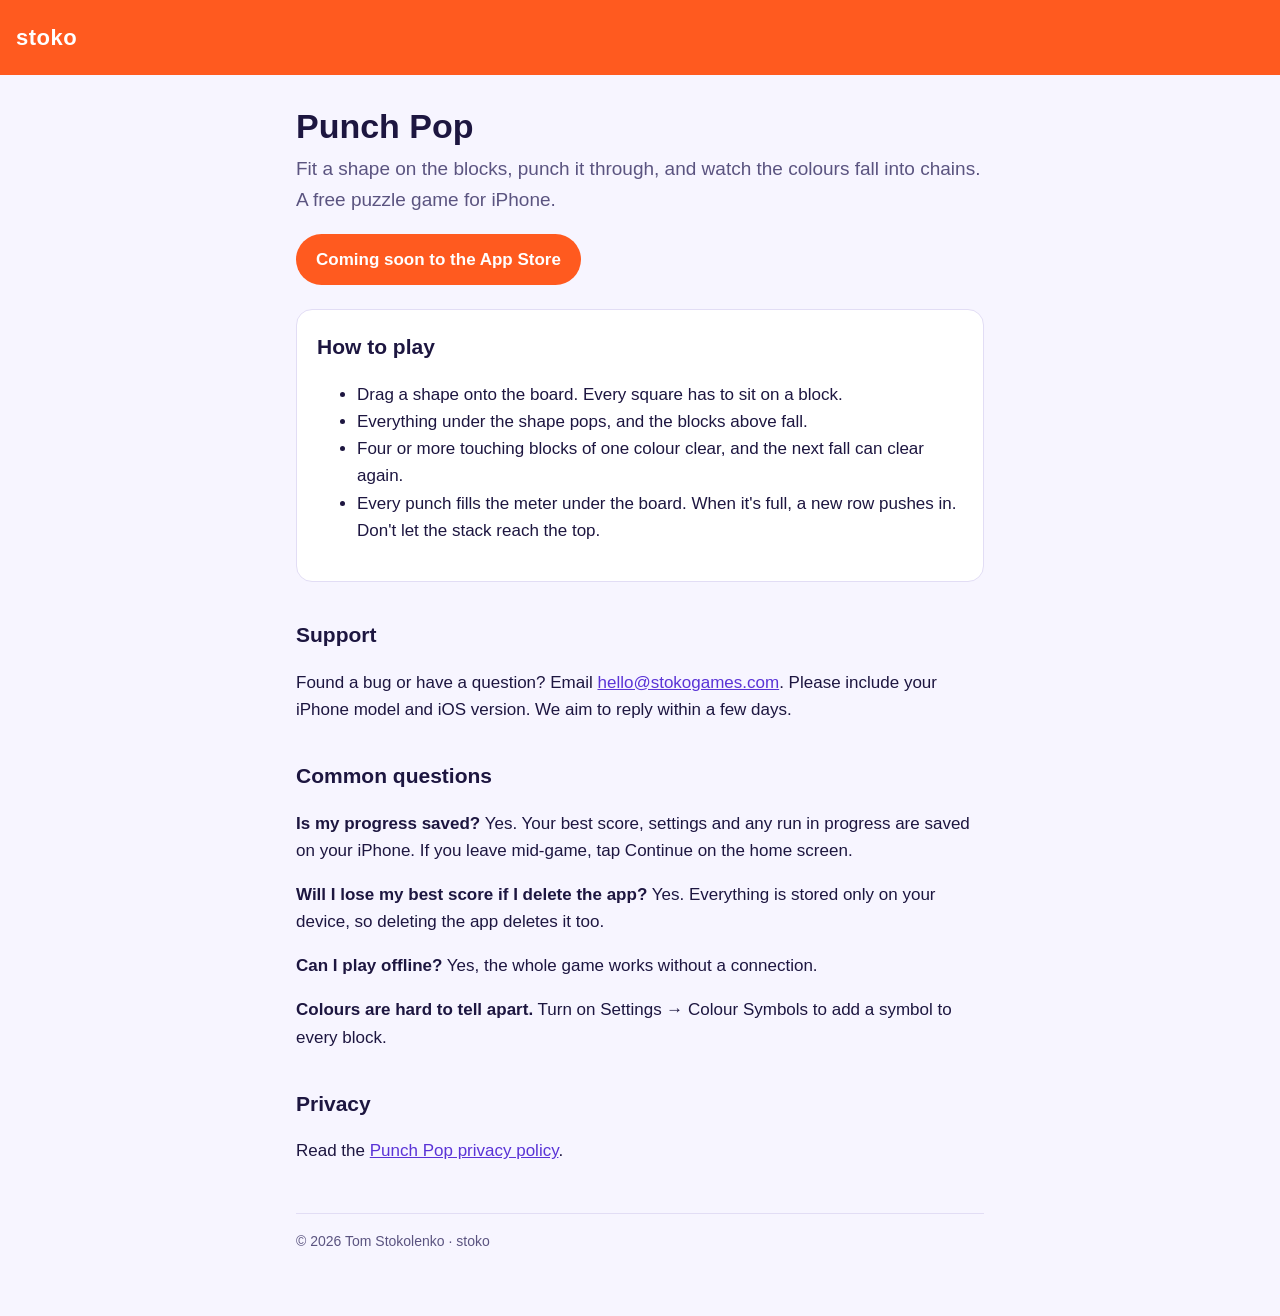
==== index.html @ 1cb94969 "Publish Punch Pop site" ====
<!doctype html>
<html lang="en-GB">
<head>
<meta charset="utf-8">
<meta name="viewport" content="width=device-width, initial-scale=1">
<title>Punch Pop · stoko</title>
<meta name="description" content="Punch Pop is a colour block puzzle for iPhone. Fit a shape on the blocks, punch it through and set off colour chains.">
<link rel="stylesheet" href="style.css">
</head>
<body>
<header><a href="index.html">stoko</a></header>
<main>
  <h1>Punch Pop</h1>
  <p class="lede">Fit a shape on the blocks, punch it through, and watch the colours fall into chains. A free puzzle game for iPhone.</p>

  <p><span class="button">Coming soon to the App Store</span></p>

  <div class="card">
    <h2 style="margin-top:0">How to play</h2>
    <ul>
      <li>Drag a shape onto the board. Every square has to sit on a block.</li>
      <li>Everything under the shape pops, and the blocks above fall.</li>
      <li>Four or more touching blocks of one colour clear, and the next fall can clear again.</li>
      <li>Every punch fills the meter under the board. When it's full, a new row pushes in. Don't let the stack reach the top.</li>
    </ul>
  </div>

  <h2 id="support">Support</h2>
  <p>Found a bug or have a question? Email <a href="mailto:hello@stokogames.com">hello@stokogames.com</a>. Please include your iPhone model and iOS version. We aim to reply within a few days.</p>

  <h2>Common questions</h2>
  <p><strong>Is my progress saved?</strong> Yes. Your best score, settings and any run in progress are saved on your iPhone. If you leave mid-game, tap Continue on the home screen.</p>
  <p><strong>Will I lose my best score if I delete the app?</strong> Yes. Everything is stored only on your device, so deleting the app deletes it too.</p>
  <p><strong>Can I play offline?</strong> Yes, the whole game works without a connection.</p>
  <p><strong>Colours are hard to tell apart.</strong> Turn on Settings → Colour Symbols to add a symbol to every block.</p>

  <h2>Privacy</h2>
  <p>Read the <a href="privacy.html">Punch Pop privacy policy</a>.</p>

  <footer>© 2026 Tom Stokolenko · stoko</footer>
</main>
</body>
</html>
---- style.css ----
:root {
  --bg: #f7f5ff;
  --card: #ffffff;
  --ink: #1d1640;
  --muted: #5b5480;
  --line: #e2ddf5;
  --brand: #ff5a1f;
  --link: #5a33d6;
  --fill: #fff2a8;
}
@media (prefers-color-scheme: dark) {
  :root {
    --bg: #120a3a;
    --card: #1f1557;
    --ink: #f4f1ff;
    --muted: #b9b3e6;
    --line: #362a7a;
    --link: #ffd45c;
    --fill: #6b5600;
  }
}
* { box-sizing: border-box; }
body {
  margin: 0;
  background: var(--bg);
  color: var(--ink);
  font: 17px/1.6 -apple-system, BlinkMacSystemFont, "Segoe UI", Roboto, sans-serif;
}
header { background: var(--brand); color: #fff; padding: 20px 16px; }
header a { color: #fff; text-decoration: none; font-weight: 800; font-size: 22px; letter-spacing: .5px; }
main { max-width: 720px; margin: 0 auto; padding: 32px 16px 64px; }
h1 { font-size: 34px; line-height: 1.15; margin: 0 0 8px; }
h2 { font-size: 21px; margin: 36px 0 8px; }
p, li { color: var(--ink); }
.lede { color: var(--muted); font-size: 19px; margin-top: 0; }
.card { background: var(--card); border: 1px solid var(--line); border-radius: 16px; padding: 20px; margin: 24px 0; }
a { color: var(--link); }
mark.fill { background: var(--fill); color: inherit; padding: 0 4px; border-radius: 4px; }
footer { color: var(--muted); font-size: 14px; border-top: 1px solid var(--line); margin-top: 48px; padding-top: 16px; }
.button { display: inline-block; background: var(--brand); color: #fff; font-weight: 700; padding: 12px 20px; border-radius: 999px; text-decoration: none; }
.button mark.fill { background: #fff2a8; color: #1d1640; }
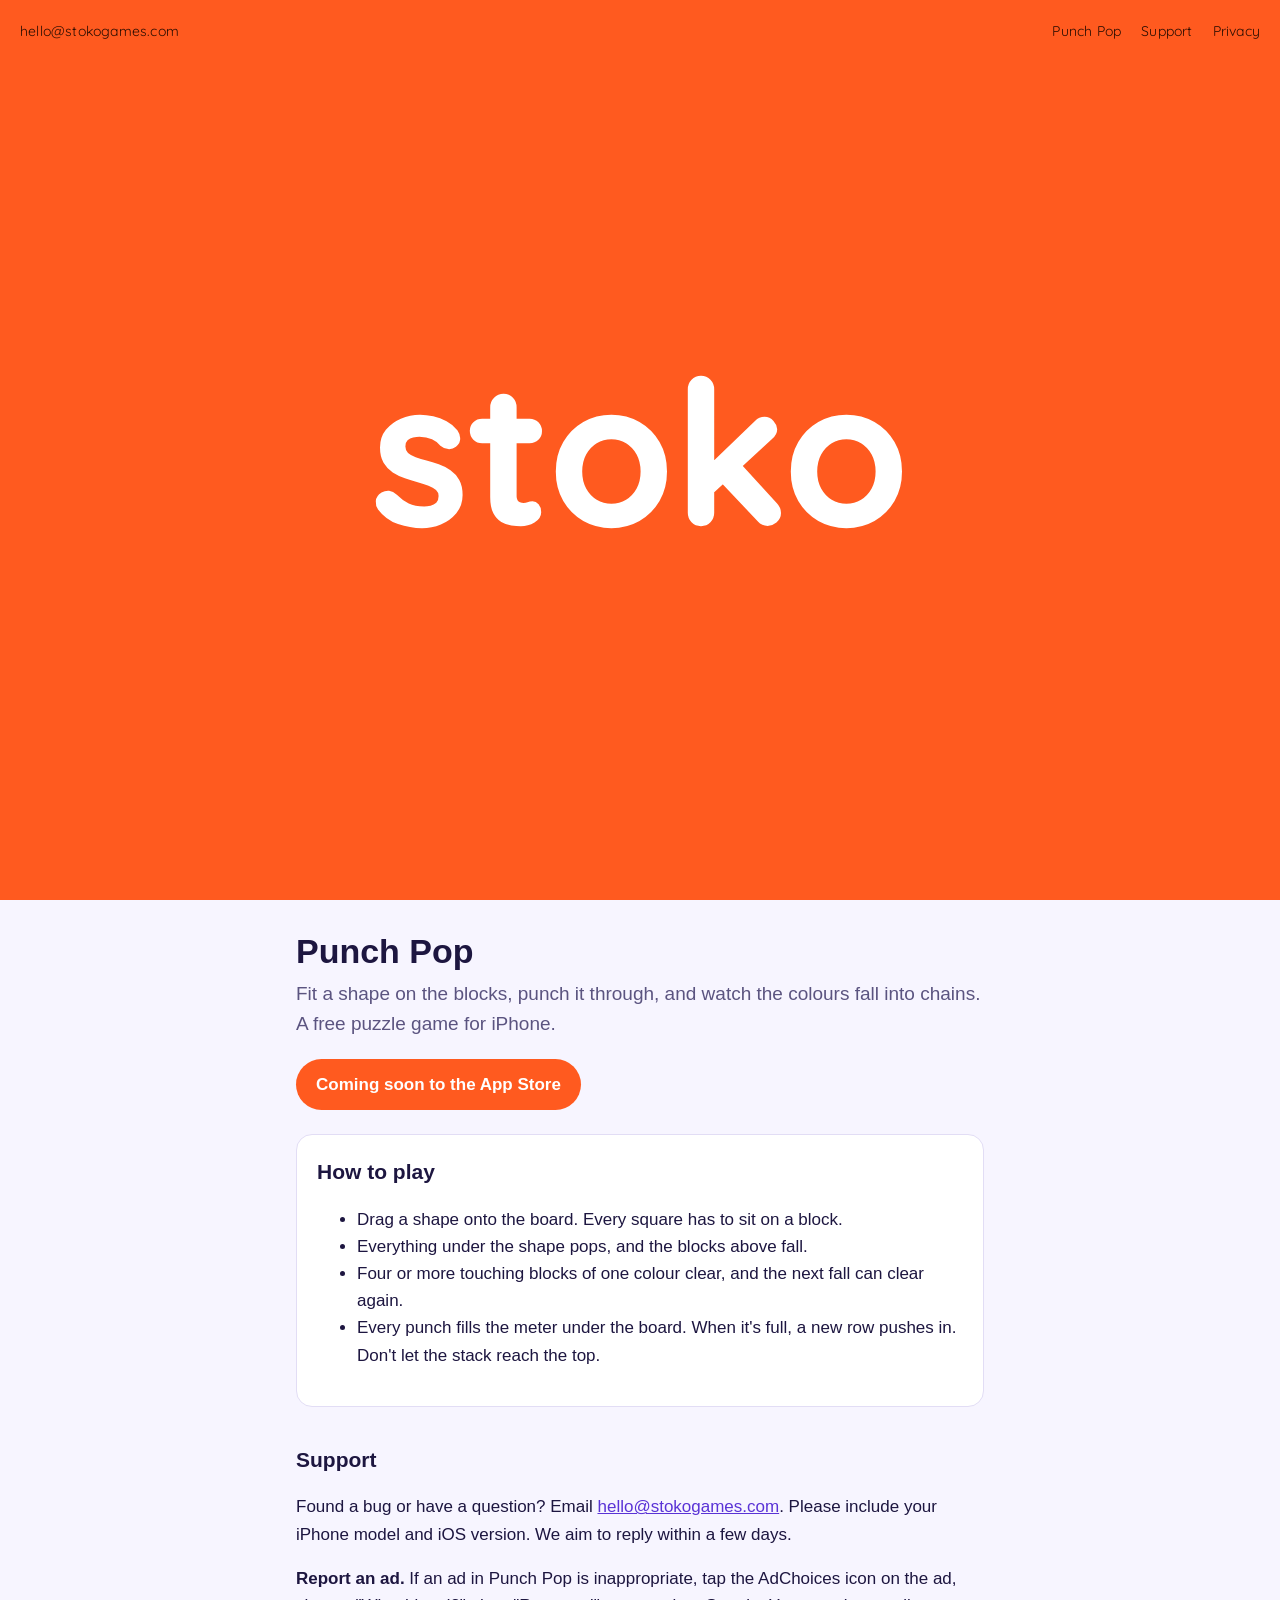
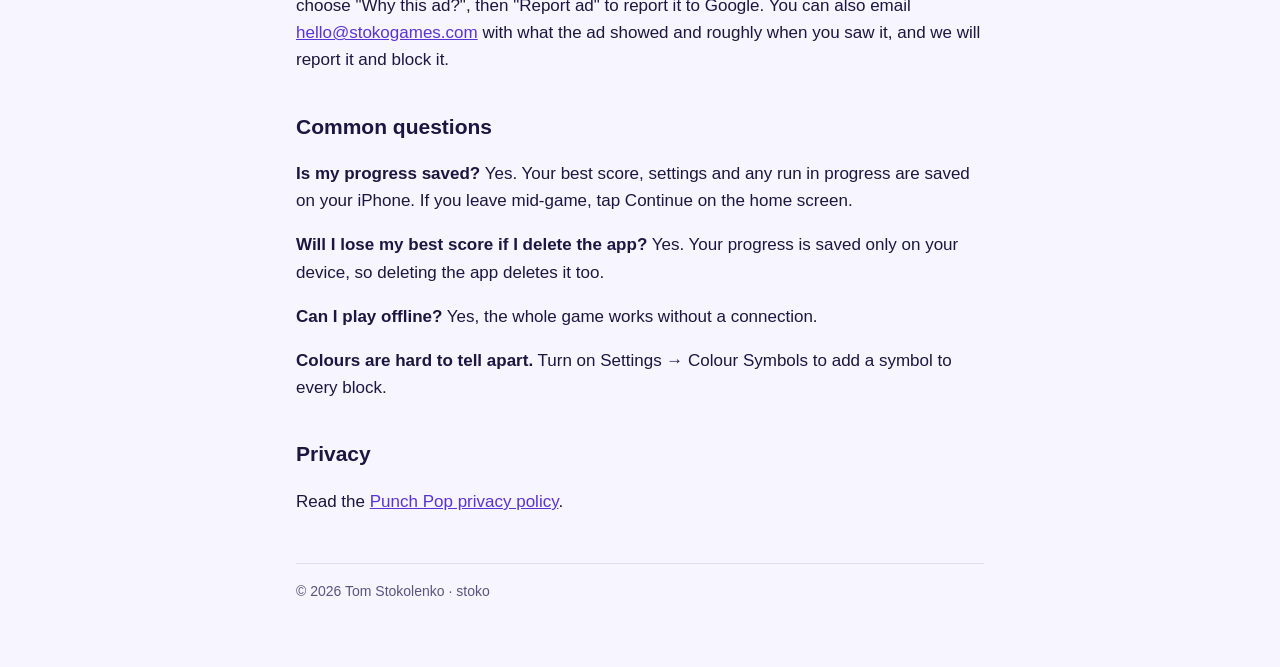
==== commit 7634f06d: "Home page: stoko splash with top bar, favicon; policy text unchanged" ====
--- a/index.html
+++ b/index.html
@@ -6,10 +6,25 @@
 <title>Punch Pop · stoko</title>
 <meta name="description" content="Punch Pop is a colour block puzzle for iPhone. Fit a shape on the blocks, punch it through and set off colour chains.">
 <link rel="stylesheet" href="style.css">
+<link rel="icon" href="favicon.svg" type="image/svg+xml">
+<link rel="icon" href="favicon-32.png" type="image/png" sizes="32x32">
+<link rel="apple-touch-icon" href="apple-touch-icon.png">
+<meta name="theme-color" content="#ff5a1f">
 </head>
 <body>
-<header><a href="index.html">stoko</a></header>
+<div class="splash">
+  <header class="bar">
+    <a href="mailto:hello@stokogames.com">hello@stokogames.com</a>
+    <nav aria-label="Site">
+      <a href="#game">Punch Pop</a>
+      <a href="#support">Support</a>
+      <a href="privacy.html">Privacy</a>
+    </nav>
+  </header>
+  <div class="word-wrap"><p class="word">stoko</p></div>
+</div>
 <main>
+  <section id="game">
   <h1>Punch Pop</h1>
   <p class="lede">Fit a shape on the blocks, punch it through, and watch the colours fall into chains. A free puzzle game for iPhone.</p>
 
@@ -25,12 +40,18 @@
     </ul>
   </div>
 
-  <h2 id="support">Support</h2>
+  </section>
+
+  <section id="support">
+  <h2>Support</h2>
   <p>Found a bug or have a question? Email <a href="mailto:hello@stokogames.com">hello@stokogames.com</a>. Please include your iPhone model and iOS version. We aim to reply within a few days.</p>
+  <p><strong>Report an ad.</strong> If an ad in Punch Pop is inappropriate, tap the AdChoices icon on the ad, choose "Why this ad?", then "Report ad" to report it to Google. You can also email <a href="mailto:hello@stokogames.com">hello@stokogames.com</a> with what the ad showed and roughly when you saw it, and we will report it and block it.</p>
+
+  </section>
 
   <h2>Common questions</h2>
   <p><strong>Is my progress saved?</strong> Yes. Your best score, settings and any run in progress are saved on your iPhone. If you leave mid-game, tap Continue on the home screen.</p>
-  <p><strong>Will I lose my best score if I delete the app?</strong> Yes. Everything is stored only on your device, so deleting the app deletes it too.</p>
+  <p><strong>Will I lose my best score if I delete the app?</strong> Yes. Your progress is saved only on your device, so deleting the app deletes it too.</p>
   <p><strong>Can I play offline?</strong> Yes, the whole game works without a connection.</p>
   <p><strong>Colours are hard to tell apart.</strong> Turn on Settings → Colour Symbols to add a symbol to every block.</p>
 
--- a/style.css
+++ b/style.css
@@ -1,3 +1,9 @@
+@font-face {
+  font-family: "Quicksand";
+  src: url("Quicksand-Variable.ttf") format("truetype");
+  font-weight: 300 700;
+  font-display: swap;
+}
 :root {
   --bg: #f7f5ff;
   --card: #ffffff;
@@ -26,8 +32,6 @@
   color: var(--ink);
   font: 17px/1.6 -apple-system, BlinkMacSystemFont, "Segoe UI", Roboto, sans-serif;
 }
-header { background: var(--brand); color: #fff; padding: 20px 16px; }
-header a { color: #fff; text-decoration: none; font-weight: 800; font-size: 22px; letter-spacing: .5px; }
 main { max-width: 720px; margin: 0 auto; padding: 32px 16px 64px; }
 h1 { font-size: 34px; line-height: 1.15; margin: 0 0 8px; }
 h2 { font-size: 21px; margin: 36px 0 8px; }
@@ -39,3 +43,29 @@
 footer { color: var(--muted); font-size: 14px; border-top: 1px solid var(--line); margin-top: 48px; padding-top: 16px; }
 .button { display: inline-block; background: var(--brand); color: #fff; font-weight: 700; padding: 12px 20px; border-radius: 999px; text-decoration: none; }
 .button mark.fill { background: #fff2a8; color: #1d1640; }
+
+/* Quiet top bar, shared by both pages. Dark ink on the brand orange (about 5.5:1). */
+.bar {
+  --bar-ink: #2b0e02;
+  display: flex; flex-wrap: wrap; justify-content: space-between; align-items: baseline;
+  gap: 4px 20px; padding: 16px 20px;
+  background: var(--brand); color: var(--bar-ink);
+  font: 400 14px/1.4 "Quicksand", -apple-system, BlinkMacSystemFont, "Segoe UI", Roboto, sans-serif;
+  letter-spacing: .2px;
+}
+.bar a { color: var(--bar-ink); text-decoration: none; padding: 6px 0; }
+.bar a:hover, .bar a:focus-visible { text-decoration: underline; text-underline-offset: 3px; }
+.bar nav { display: flex; gap: 20px; }
+.splash {
+  position: relative; min-height: 100vh; min-height: 100svh;
+  background: var(--brand); display: flex; flex-direction: column;
+}
+.splash .bar { position: absolute; top: 0; left: 0; right: 0; }
+.splash .word {
+  margin: auto; color: #fff; text-align: center;
+  font: 700 clamp(72px, 24.4vw, 200px)/1 "Quicksand", "Nunito", "Varela Round", ui-rounded, -apple-system, sans-serif;
+  -webkit-text-stroke: .012em #fff; letter-spacing: 0;
+}
+.word-wrap { flex: 1; display: flex; }
+@media (max-width: 430px) { .bar { padding: 14px 16px; font-size: 13px; gap: 4px 12px; } .bar nav { gap: 14px; } }
+section[id] { scroll-margin-top: 16px; }
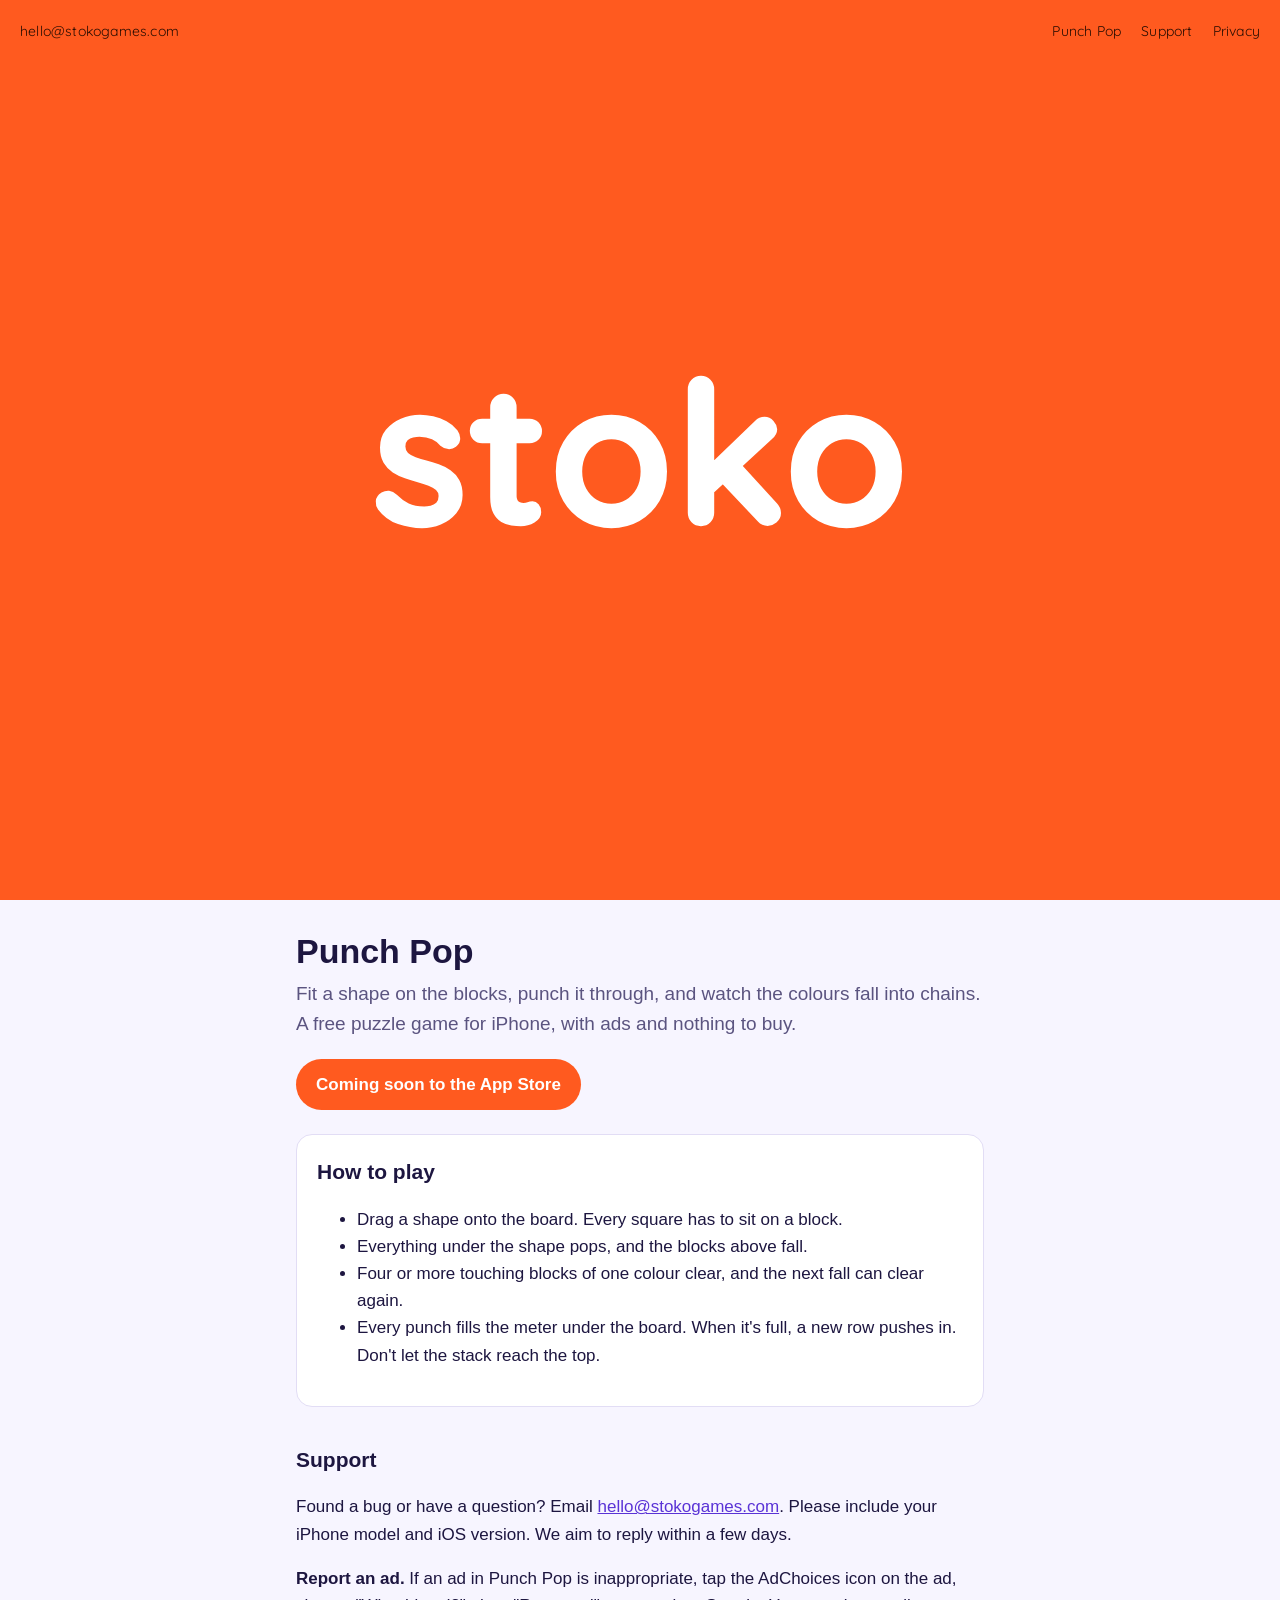
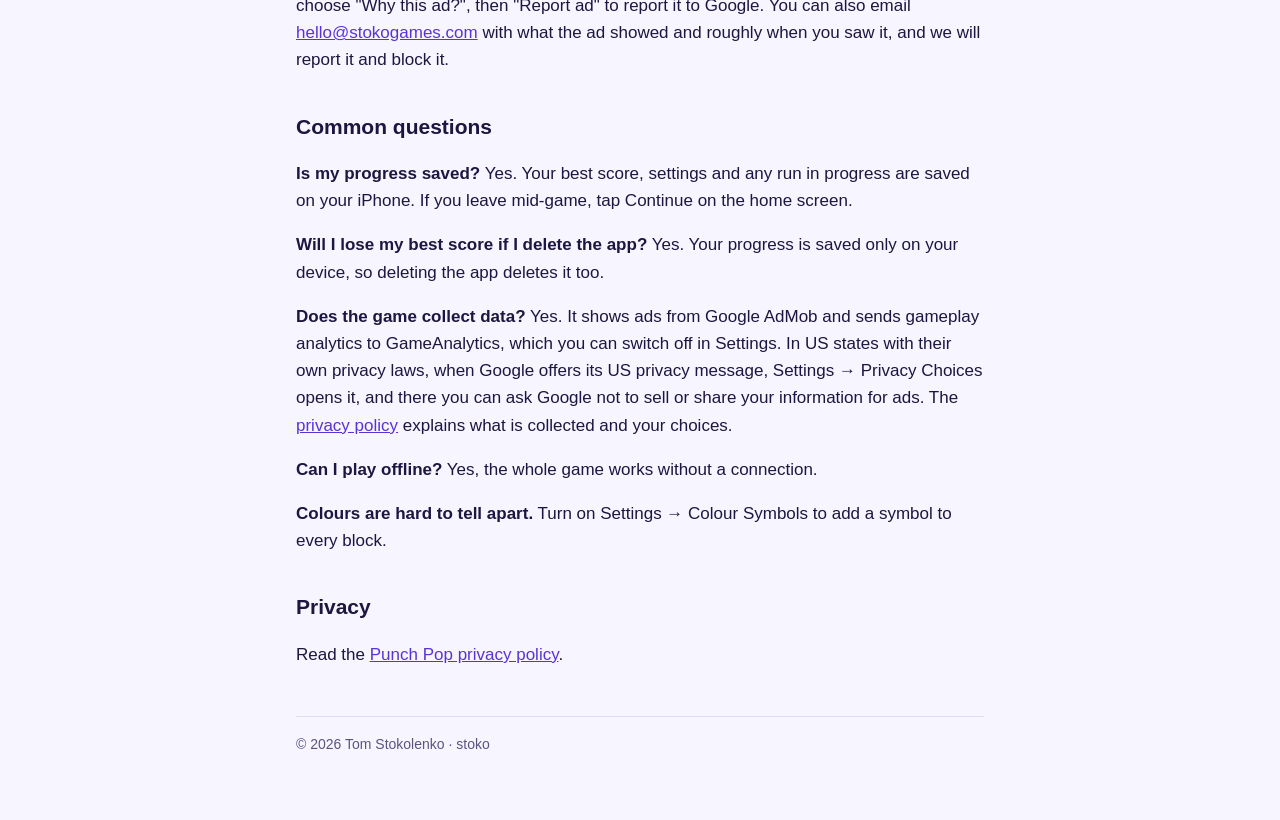
==== commit 45856497: "Privacy policy updated 20 November 2026: analytics (GameAnalytics), Apple's tracking prompt, no purc" ====
--- a/index.html
+++ b/index.html
@@ -26,7 +26,7 @@
 <main>
   <section id="game">
   <h1>Punch Pop</h1>
-  <p class="lede">Fit a shape on the blocks, punch it through, and watch the colours fall into chains. A free puzzle game for iPhone.</p>
+  <p class="lede">Fit a shape on the blocks, punch it through, and watch the colours fall into chains. A free puzzle game for iPhone, with ads and nothing to buy.</p>
 
   <p><span class="button">Coming soon to the App Store</span></p>
 
@@ -52,6 +52,7 @@
   <h2>Common questions</h2>
   <p><strong>Is my progress saved?</strong> Yes. Your best score, settings and any run in progress are saved on your iPhone. If you leave mid-game, tap Continue on the home screen.</p>
   <p><strong>Will I lose my best score if I delete the app?</strong> Yes. Your progress is saved only on your device, so deleting the app deletes it too.</p>
+  <p><strong>Does the game collect data?</strong> Yes. It shows ads from Google AdMob and sends gameplay analytics to GameAnalytics, which you can switch off in Settings. In US states with their own privacy laws, when Google offers its US privacy message, Settings → Privacy Choices opens it, and there you can ask Google not to sell or share your information for ads. The <a href="privacy.html">privacy policy</a> explains what is collected and your choices.</p>
   <p><strong>Can I play offline?</strong> Yes, the whole game works without a connection.</p>
   <p><strong>Colours are hard to tell apart.</strong> Turn on Settings → Colour Symbols to add a symbol to every block.</p>
 
